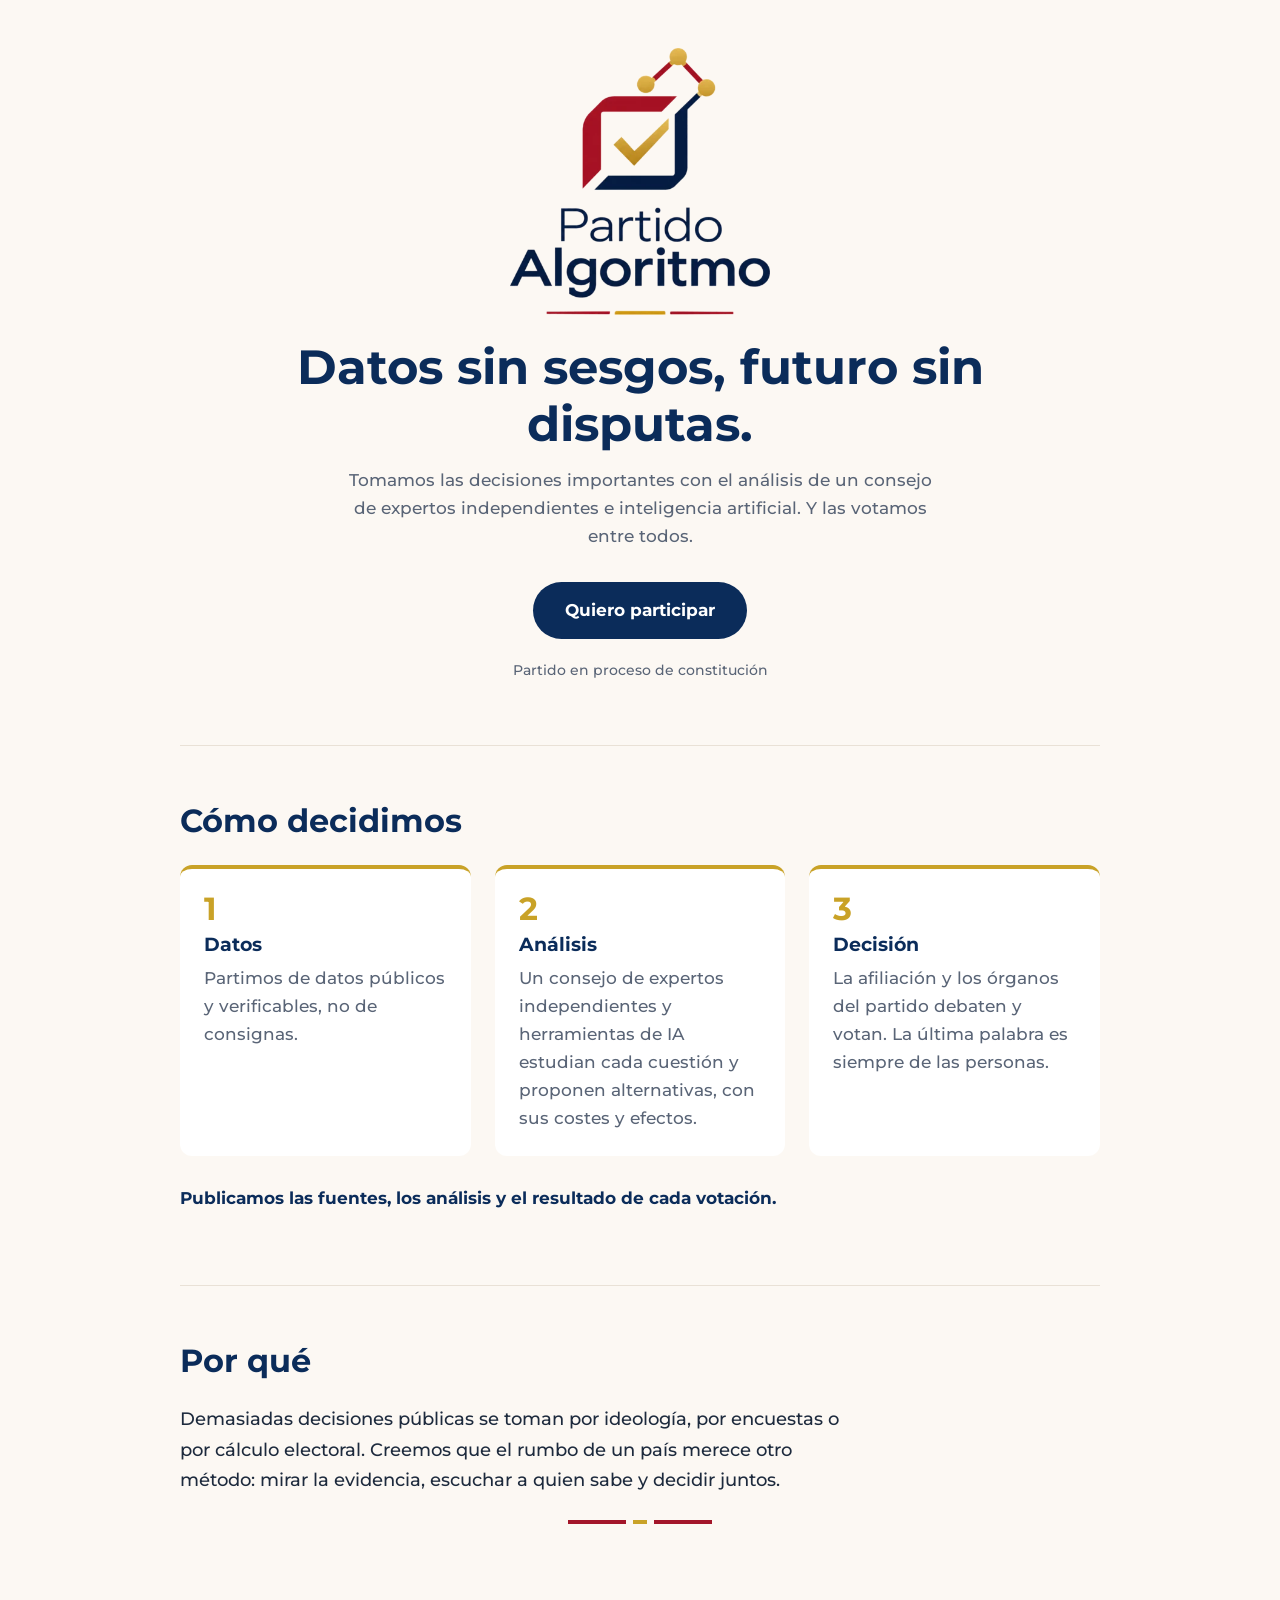
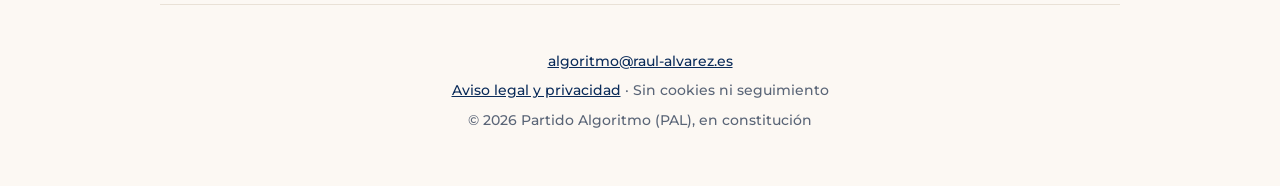
==== index.html @ cc9eb5d5 "Landing page del Partido Algoritmo" ====
<!doctype html>
<html lang="es">
<head>
  <meta charset="utf-8">
  <meta name="viewport" content="width=device-width, initial-scale=1">
  <title>Partido Algoritmo · Datos sin sesgos, futuro sin disputas</title>
  <meta name="description" content="Partido Algoritmo (PAL): decidimos el rumbo con el análisis de un consejo de expertos independientes e inteligencia artificial, y con el voto de nuestra afiliación.">
  <link rel="canonical" href="https://algoritmo.raul-alvarez.es/">
  <link rel="icon" href="favicon.png">
  <link rel="preload" href="fonts/montserrat-latin.woff2" as="font" type="font/woff2" crossorigin>
  <link rel="stylesheet" href="style.css">

  <meta property="og:type" content="website">
  <meta property="og:locale" content="es_ES">
  <meta property="og:site_name" content="Partido Algoritmo">
  <meta property="og:title" content="Partido Algoritmo · Datos sin sesgos, futuro sin disputas">
  <meta property="og:description" content="Expertos independientes e IA analizan. La afiliación decide.">
  <meta property="og:url" content="https://algoritmo.raul-alvarez.es/">
  <meta property="og:image" content="https://algoritmo.raul-alvarez.es/og.jpg">
  <meta property="og:image:width" content="1200">
  <meta property="og:image:height" content="630">
  <meta name="twitter:card" content="summary_large_image">
</head>
<body>
<main>
  <header class="hero">
    <img src="logo.webp" width="429" height="440" alt="Logotipo del Partido Algoritmo">
    <h1>Datos sin sesgos, futuro sin disputas.</h1>
    <p>Tomamos las decisiones importantes con el análisis de un consejo de expertos independientes e inteligencia artificial. Y las votamos entre todos.</p>
    <a class="boton" href="mailto:algoritmo@raul-alvarez.es?subject=Quiero%20participar%20en%20el%20Partido%20Algoritmo">Quiero participar</a>
    <small class="estado">Partido en proceso de constitución</small>
  </header>

  <section aria-labelledby="como">
    <h2 id="como">Cómo decidimos</h2>
    <ol class="pasos">
      <li>
        <h3>Datos</h3>
        <p>Partimos de datos públicos y verificables, no de consignas.</p>
      </li>
      <li>
        <h3>Análisis</h3>
        <p>Un consejo de expertos independientes y herramientas de IA estudian cada cuestión y proponen alternativas, con sus costes y efectos.</p>
      </li>
      <li>
        <h3>Decisión</h3>
        <p>La afiliación y los órganos del partido debaten y votan. La última palabra es siempre de las personas.</p>
      </li>
    </ol>
    <p class="nota">Publicamos las fuentes, los análisis y el resultado de cada votación.</p>
  </section>

  <section class="porque" aria-labelledby="porque">
    <h2 id="porque">Por qué</h2>
    <p>Demasiadas decisiones públicas se toman por ideología, por encuestas o por cálculo electoral. Creemos que el rumbo de un país merece otro método: mirar la evidencia, escuchar a quien sabe y decidir juntos.</p>
    <div class="filete" aria-hidden="true"></div>
  </section>
</main>

<footer>
  <p><a href="mailto:algoritmo@raul-alvarez.es">algoritmo@raul-alvarez.es</a></p>
  <p><a href="legal.html">Aviso legal y privacidad</a> · Sin cookies ni seguimiento</p>
  <p>© 2026 Partido Algoritmo (PAL), en constitución</p>
</footer>
</body>
</html>
---- style.css ----
@font-face {
  font-family: "Montserrat";
  font-weight: 100 900;
  font-display: swap;
  src: url(fonts/montserrat-latin.woff2) format("woff2");
}

:root {
  --crema: #fcf8f3;
  --azul: #0b2c5a;
  --rojo: #a3162a;
  --oro: #c9a227;
  --texto: #1d2a3d;
  --suave: #5a6577;
}

* { box-sizing: border-box; }

body {
  margin: 0;
  background: var(--crema);
  color: var(--texto);
  font: 500 1.0625rem/1.65 "Montserrat", system-ui, sans-serif;
}

main, footer { max-width: 60rem; margin: 0 auto; padding: 0 1.25rem; }

h1, h2, h3 { color: var(--azul); line-height: 1.2; font-weight: 700; }
h2 { font-size: clamp(1.5rem, 4vw, 2rem); margin: 0 0 1.5rem; }

a { color: var(--azul); }

/* Filete tricolor del logo */
.filete {
  width: 9rem; height: 4px; margin: 1.5rem auto;
  background: linear-gradient(90deg, var(--rojo) 0 40%, transparent 40% 45%, var(--oro) 45% 55%, transparent 55% 60%, var(--rojo) 60%);
}

.hero { text-align: center; padding: 3rem 0 4rem; }
.hero img { width: min(260px, 65vw); height: auto; }
.hero h1 { font-size: clamp(1.75rem, 5.5vw, 3rem); margin: 1rem 0 .75rem; }
.hero p { max-width: 38rem; margin: 0 auto 2rem; color: var(--suave); }

.boton {
  display: inline-block; padding: .9rem 2rem; border-radius: 999px;
  background: var(--azul); color: #fff; font-weight: 700; text-decoration: none;
  transition: background .2s;
}
.boton:hover, .boton:focus-visible { background: var(--rojo); }

.estado { display: block; margin-top: 1.25rem; font-size: .85rem; color: var(--suave); }

section { padding: 3.5rem 0; border-top: 1px solid #e9e1d6; }

.pasos { display: grid; gap: 1.5rem; grid-template-columns: repeat(auto-fit, minmax(15rem, 1fr)); padding: 0; margin: 0; list-style: none; counter-reset: paso; }
.pasos li { background: #fff; border-radius: 12px; padding: 1.5rem; border-top: 4px solid var(--oro); counter-increment: paso; }
.pasos li::before { content: counter(paso); display: block; font-size: 2rem; font-weight: 700; color: var(--oro); line-height: 1; }
.pasos h3 { margin: .5rem 0; font-size: 1.2rem; }
.pasos p { margin: 0; color: var(--suave); }

.nota { margin-top: 1.75rem; font-weight: 700; color: var(--azul); }

.porque p { max-width: 42rem; font-size: 1.15rem; }

footer { padding: 2.5rem 1.25rem 3rem; border-top: 1px solid #e9e1d6; font-size: .9rem; color: var(--suave); text-align: center; }
footer p { margin: .35rem 0; }

/* Página legal */
.legal { max-width: 44rem; padding: 2.5rem 1.25rem 3rem; }
.legal h1 { font-size: 1.9rem; }
.legal h2 { font-size: 1.25rem; margin: 2rem 0 .5rem; }
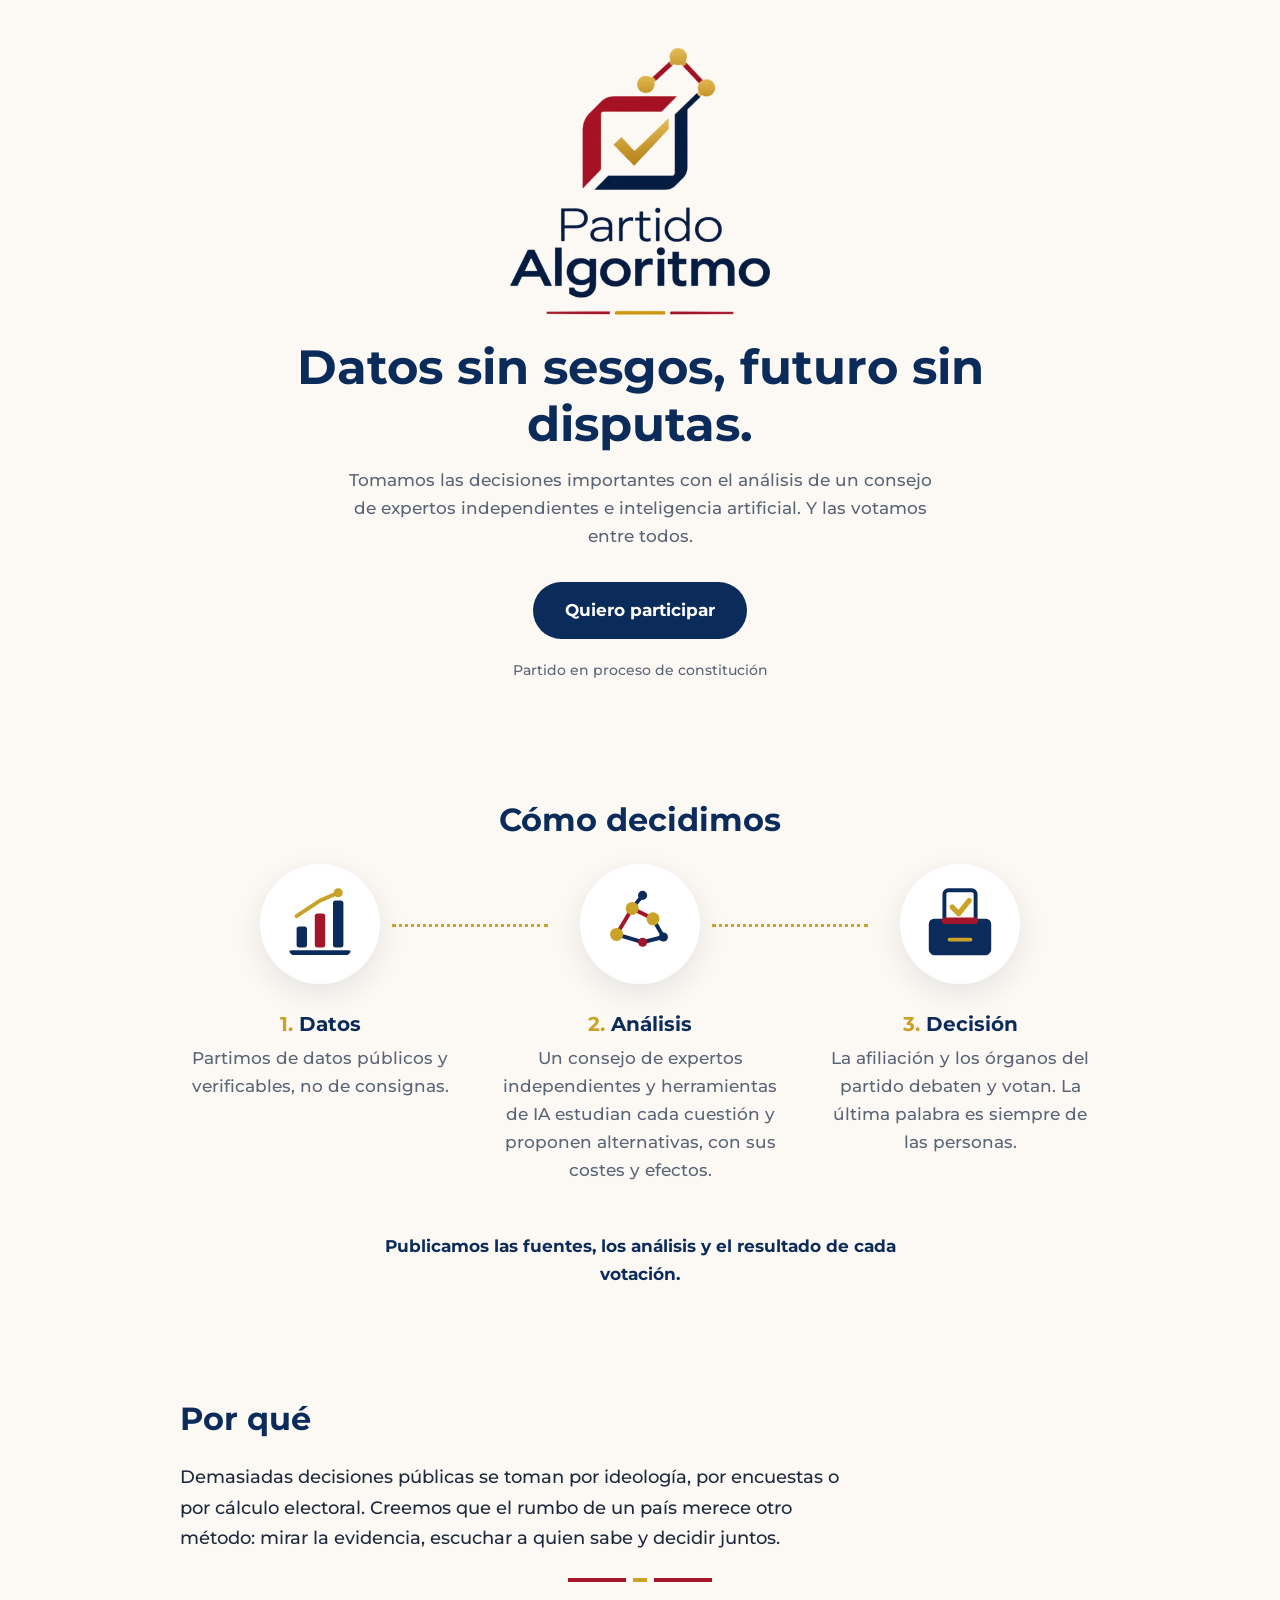
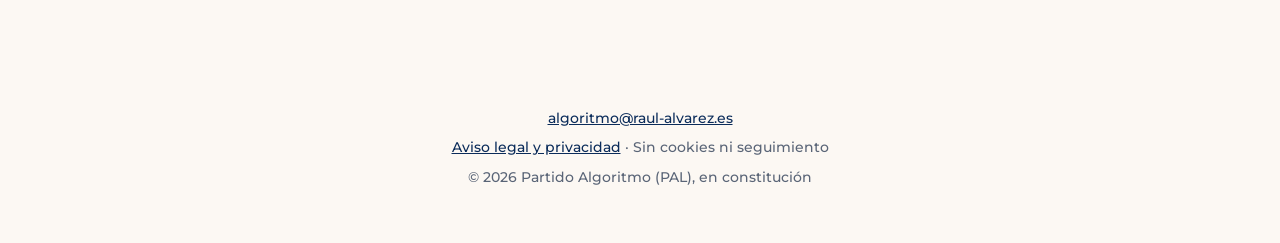
==== commit 8f56dd9b: "Iconos SVG en «Cómo decidimos» y diseño sin bordes" ====
--- a/index.html
+++ b/index.html
@@ -35,14 +35,41 @@
     <h2 id="como">Cómo decidimos</h2>
     <ol class="pasos">
       <li>
+        <svg class="icono" viewBox="0 0 64 64" aria-hidden="true">
+          <path d="M10 54h44" stroke="#0b2c5a" stroke-width="3.5" stroke-linecap="round"/>
+          <rect x="14" y="34" width="8" height="16" rx="2" fill="#0b2c5a"/>
+          <rect x="28" y="24" width="8" height="26" rx="2" fill="#a3162a"/>
+          <rect x="42" y="14" width="8" height="36" rx="2" fill="#0b2c5a"/>
+          <path d="M14 26 32 14l14-6" fill="none" stroke="#c9a227" stroke-width="3" stroke-linecap="round" stroke-linejoin="round"/>
+          <circle cx="46" cy="8" r="3.5" fill="#c9a227"/>
+        </svg>
         <h3>Datos</h3>
         <p>Partimos de datos públicos y verificables, no de consignas.</p>
       </li>
       <li>
+        <svg class="icono" viewBox="0 0 64 64" aria-hidden="true">
+          <g fill="none" stroke-width="3" stroke-linecap="round">
+            <path d="M14 40 26 20l16 8" stroke="#a3162a"/>
+            <path d="M26 20 34 10M42 28l8 14M14 40l20 6 16-4" stroke="#0b2c5a"/>
+          </g>
+          <circle cx="14" cy="40" r="5" fill="#c9a227"/>
+          <circle cx="26" cy="20" r="5" fill="#c9a227"/>
+          <circle cx="42" cy="28" r="5" fill="#c9a227"/>
+          <circle cx="34" cy="10" r="3.5" fill="#0b2c5a"/>
+          <circle cx="50" cy="42" r="3.5" fill="#0b2c5a"/>
+          <circle cx="34" cy="46" r="3.5" fill="#a3162a"/>
+        </svg>
         <h3>Análisis</h3>
         <p>Un consejo de expertos independientes y herramientas de IA estudian cada cuestión y proponen alternativas, con sus costes y efectos.</p>
       </li>
       <li>
+        <svg class="icono" viewBox="0 0 64 64" aria-hidden="true">
+          <rect x="20" y="6" width="24" height="26" rx="3" fill="#fff" stroke="#0b2c5a" stroke-width="3"/>
+          <path d="m26 19 5 5 8-10" fill="none" stroke="#c9a227" stroke-width="4" stroke-linecap="round" stroke-linejoin="round"/>
+          <rect x="8" y="28" width="48" height="28" rx="4" fill="#0b2c5a"/>
+          <rect x="18" y="27" width="28" height="5" rx="2.5" fill="#a3162a"/>
+          <path d="M24 44h16" stroke="#c9a227" stroke-width="3" stroke-linecap="round"/>
+        </svg>
         <h3>Decisión</h3>
         <p>La afiliación y los órganos del partido debaten y votan. La última palabra es siempre de las personas.</p>
       </li>
--- a/style.css
+++ b/style.css
@@ -50,19 +50,31 @@
 
 .estado { display: block; margin-top: 1.25rem; font-size: .85rem; color: var(--suave); }
 
-section { padding: 3.5rem 0; border-top: 1px solid #e9e1d6; }
+section { padding: 3.5rem 0; }
+#como { text-align: center; }
 
-.pasos { display: grid; gap: 1.5rem; grid-template-columns: repeat(auto-fit, minmax(15rem, 1fr)); padding: 0; margin: 0; list-style: none; counter-reset: paso; }
-.pasos li { background: #fff; border-radius: 12px; padding: 1.5rem; border-top: 4px solid var(--oro); counter-increment: paso; }
-.pasos li::before { content: counter(paso); display: block; font-size: 2rem; font-weight: 700; color: var(--oro); line-height: 1; }
-.pasos h3 { margin: .5rem 0; font-size: 1.2rem; }
-.pasos p { margin: 0; color: var(--suave); }
+.pasos { display: grid; gap: 2.5rem; grid-template-columns: repeat(auto-fit, minmax(15rem, 1fr)); padding: 0; margin: 0; list-style: none; counter-reset: paso; text-align: center; }
+.pasos li { position: relative; counter-increment: paso; }
+.icono {
+  width: 7.5rem; height: 7.5rem; padding: 1.15rem; border-radius: 50%;
+  background: #fff; box-shadow: 0 10px 30px rgb(11 44 90 / .09);
+}
+/* Línea punteada que une los pasos (solo cuando van en fila) */
+@media (min-width: 52rem) {
+  .pasos li:not(:last-child)::after {
+    content: ""; position: absolute; top: 3.75rem; left: calc(50% + 4.5rem); right: calc(-50% + 3.25rem);
+    border-top: 3px dotted var(--oro);
+  }
+}
+.pasos h3 { margin: 1.25rem 0 .5rem; font-size: 1.25rem; }
+.pasos h3::before { content: counter(paso) ". "; color: var(--oro); }
+.pasos p { margin: 0 auto; max-width: 18rem; color: var(--suave); }
 
-.nota { margin-top: 1.75rem; font-weight: 700; color: var(--azul); }
+.nota { margin: 3rem auto 0; max-width: 34rem; text-align: center; font-weight: 700; color: var(--azul); }
 
 .porque p { max-width: 42rem; font-size: 1.15rem; }
 
-footer { padding: 2.5rem 1.25rem 3rem; border-top: 1px solid #e9e1d6; font-size: .9rem; color: var(--suave); text-align: center; }
+footer { padding: 2.5rem 1.25rem 3rem; font-size: .9rem; color: var(--suave); text-align: center; }
 footer p { margin: .35rem 0; }
 
 /* Página legal */
